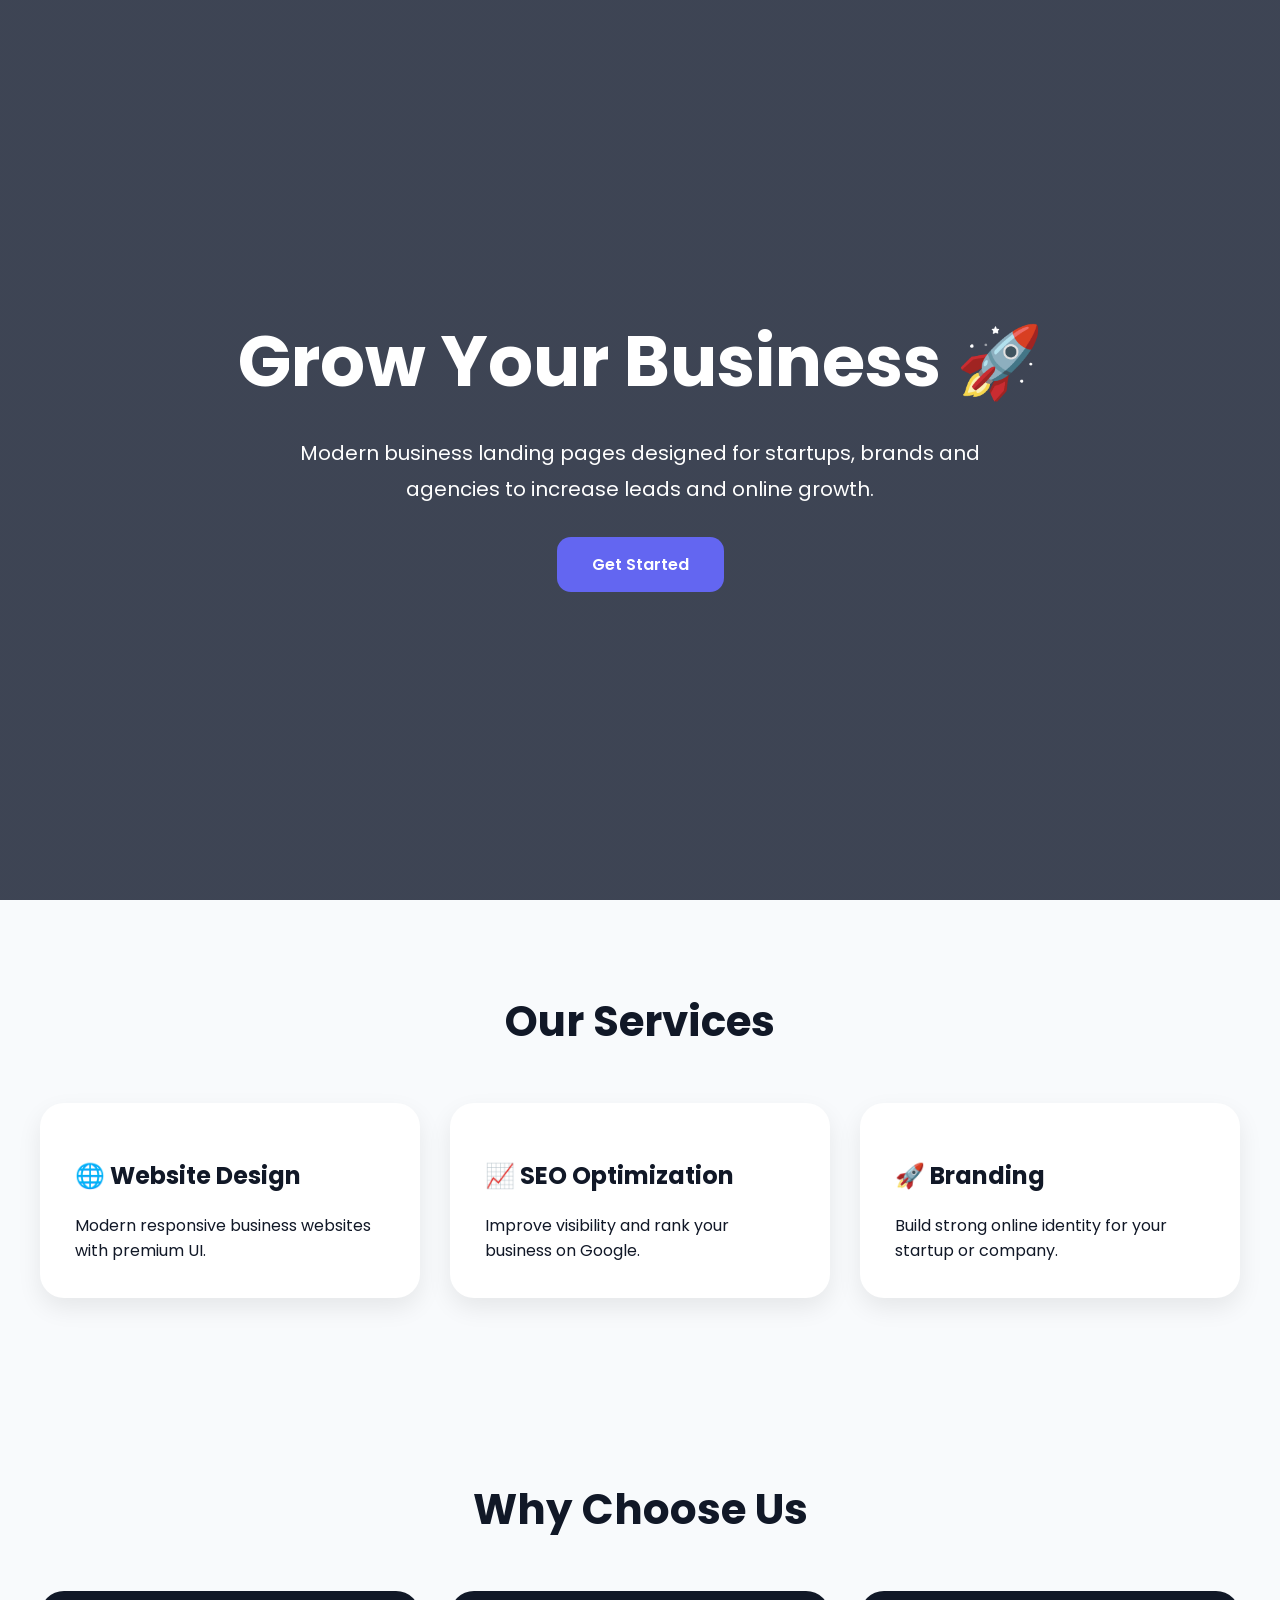
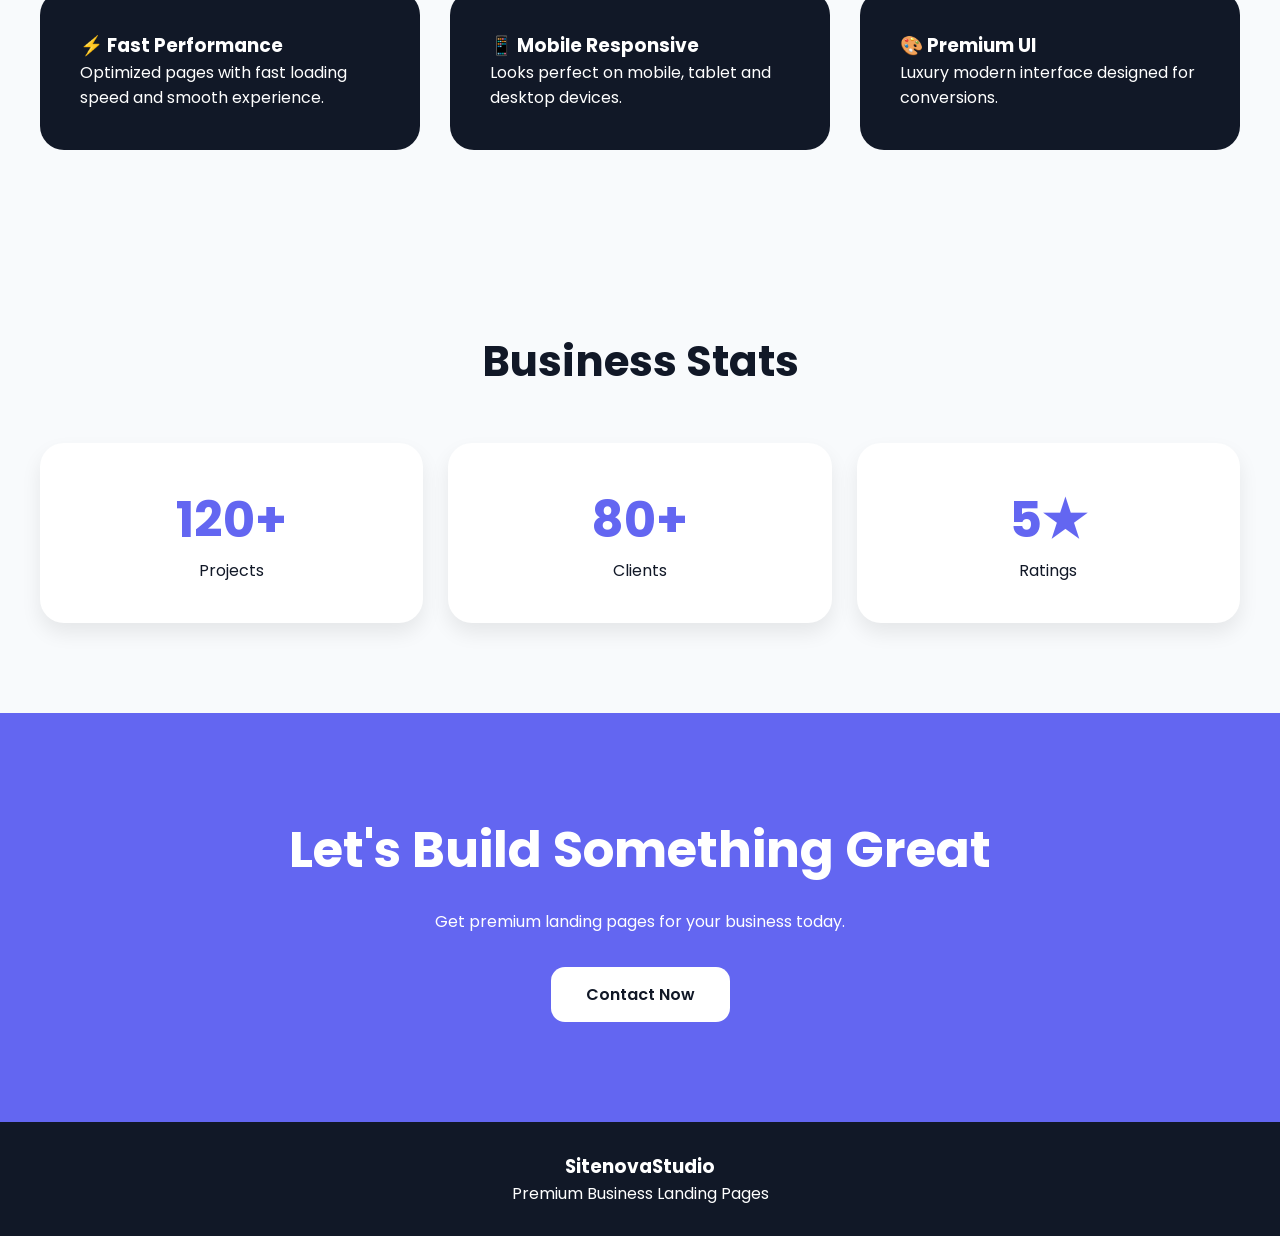
==== demos/business-landing.html @ dda2ed00 "Create business-landing.html" ====
<!DOCTYPE html>
<html lang="en">
<head>
<meta charset="UTF-8">
<meta name="viewport" content="width=device-width, initial-scale=1.0">

<title>Business Landing</title>

<link href="https://fonts.googleapis.com/css2?family=Poppins:wght@300;400;500;600;700&display=swap" rel="stylesheet">

<style>

*{
margin:0;
padding:0;
box-sizing:border-box;
font-family:'Poppins',sans-serif;
}

body{
background:#f8fafc;
color:#111827;
}

.hero{
height:100vh;
background:
linear-gradient(rgba(15,23,42,0.8),rgba(15,23,42,0.8)),
url('https://images.unsplash.com/photo-1460925895917-afdab827c52f?q=80&w=1200&auto=format&fit=crop');
background-size:cover;
background-position:center;
display:flex;
align-items:center;
justify-content:center;
text-align:center;
padding:20px;
color:white;
}

.hero h1{
font-size:70px;
margin-bottom:20px;
}

.hero p{
font-size:20px;
max-width:700px;
margin:auto;
line-height:1.8;
}

.btn{
display:inline-block;
margin-top:30px;
padding:15px 35px;
background:#6366f1;
color:white;
text-decoration:none;
border-radius:14px;
font-weight:600;
}

section{
padding:90px 20px;
}

.container{
max-width:1200px;
margin:auto;
}

.title{
text-align:center;
font-size:42px;
margin-bottom:50px;
}

.services{
display:grid;
grid-template-columns:repeat(auto-fit,minmax(250px,1fr));
gap:30px;
}

.card{
background:white;
padding:35px;
border-radius:24px;
box-shadow:0 10px 25px rgba(0,0,0,0.08);
}

.card h3{
margin:20px 0;
font-size:24px;
}

.features{
display:grid;
grid-template-columns:repeat(auto-fit,minmax(300px,1fr));
gap:30px;
}

.feature-box{
background:#111827;
color:white;
padding:40px;
border-radius:24px;
}

.stats{
display:grid;
grid-template-columns:repeat(auto-fit,minmax(220px,1fr));
gap:25px;
}

.stat{
background:white;
padding:40px;
border-radius:24px;
text-align:center;
box-shadow:0 10px 20px rgba(0,0,0,0.08);
}

.stat h2{
font-size:50px;
color:#6366f1;
}

.contact{
background:#6366f1;
color:white;
text-align:center;
padding:100px 20px;
}

footer{
background:#111827;
color:white;
text-align:center;
padding:30px;
}

@media(max-width:768px){

.hero h1{
font-size:45px;
}

.title{
font-size:32px;
}

}

</style>

</head>

<body>

<section class="hero">

<div>

<h1>Grow Your Business 🚀</h1>

<p>
Modern business landing pages designed for startups,
brands and agencies to increase leads and online growth.
</p>

<a href="#" class="btn">
Get Started
</a>

</div>

</section>

<section>

<div class="container">

<h2 class="title">
Our Services
</h2>

<div class="services">

<div class="card">
<h3>🌐 Website Design</h3>
<p>Modern responsive business websites with premium UI.</p>
</div>

<div class="card">
<h3>📈 SEO Optimization</h3>
<p>Improve visibility and rank your business on Google.</p>
</div>

<div class="card">
<h3>🚀 Branding</h3>
<p>Build strong online identity for your startup or company.</p>
</div>

</div>

</div>

</section>

<section>

<div class="container">

<h2 class="title">
Why Choose Us
</h2>

<div class="features">

<div class="feature-box">
<h3>⚡ Fast Performance</h3>
<p>Optimized pages with fast loading speed and smooth experience.</p>
</div>

<div class="feature-box">
<h3>📱 Mobile Responsive</h3>
<p>Looks perfect on mobile, tablet and desktop devices.</p>
</div>

<div class="feature-box">
<h3>🎨 Premium UI</h3>
<p>Luxury modern interface designed for conversions.</p>
</div>

</div>

</div>

</section>

<section>

<div class="container">

<h2 class="title">
Business Stats
</h2>

<div class="stats">

<div class="stat">
<h2>120+</h2>
<p>Projects</p>
</div>

<div class="stat">
<h2>80+</h2>
<p>Clients</p>
</div>

<div class="stat">
<h2>5★</h2>
<p>Ratings</p>
</div>

</div>

</div>

</section>

<section class="contact">

<h2 style="font-size:50px;margin-bottom:20px;">
Let's Build Something Great
</h2>

<p style="max-width:700px;margin:auto;line-height:1.8;">
Get premium landing pages for your business today.
</p>

<a href="#"
style="display:inline-block;margin-top:30px;padding:15px 35px;background:white;color:#111827;border-radius:14px;text-decoration:none;font-weight:600;">
Contact Now
</a>

</section>

<footer>

<h3>SitenovaStudio</h3>
<p>Premium Business Landing Pages</p>

</footer>

</body>
</html>
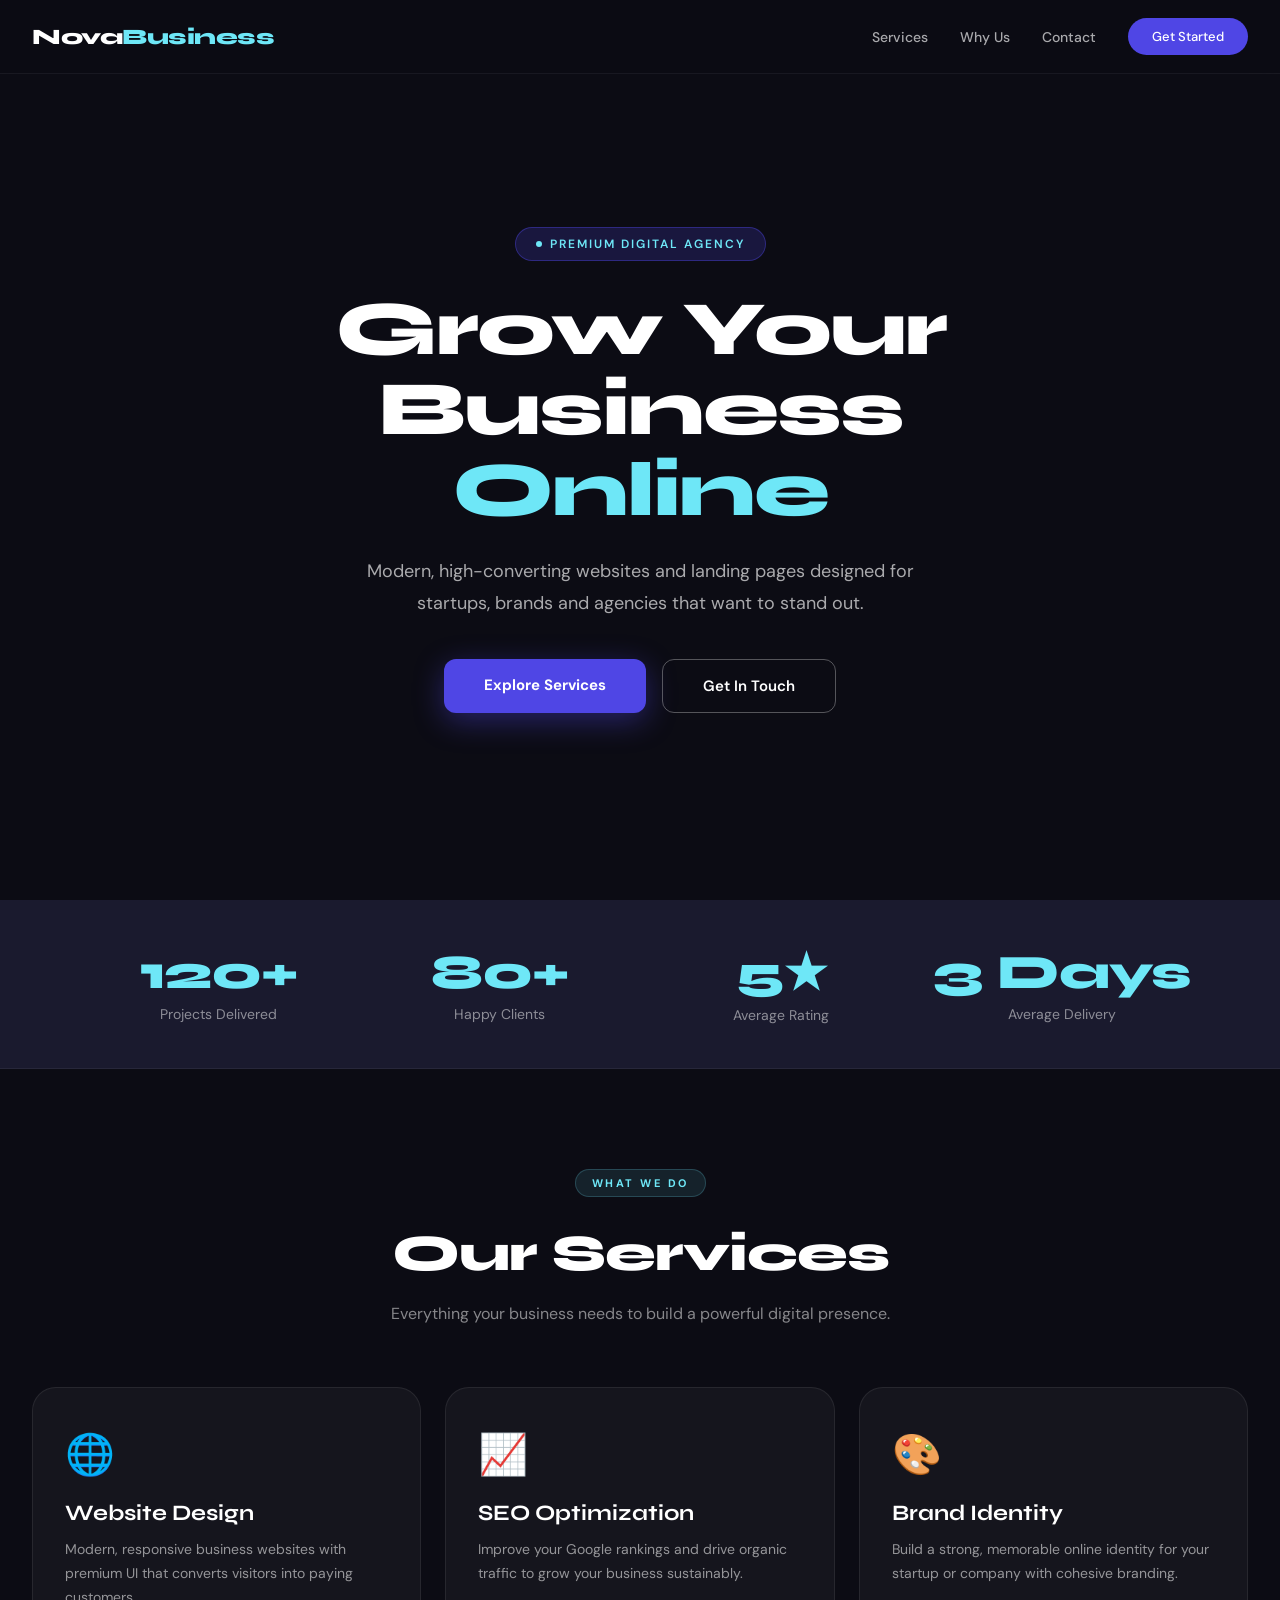
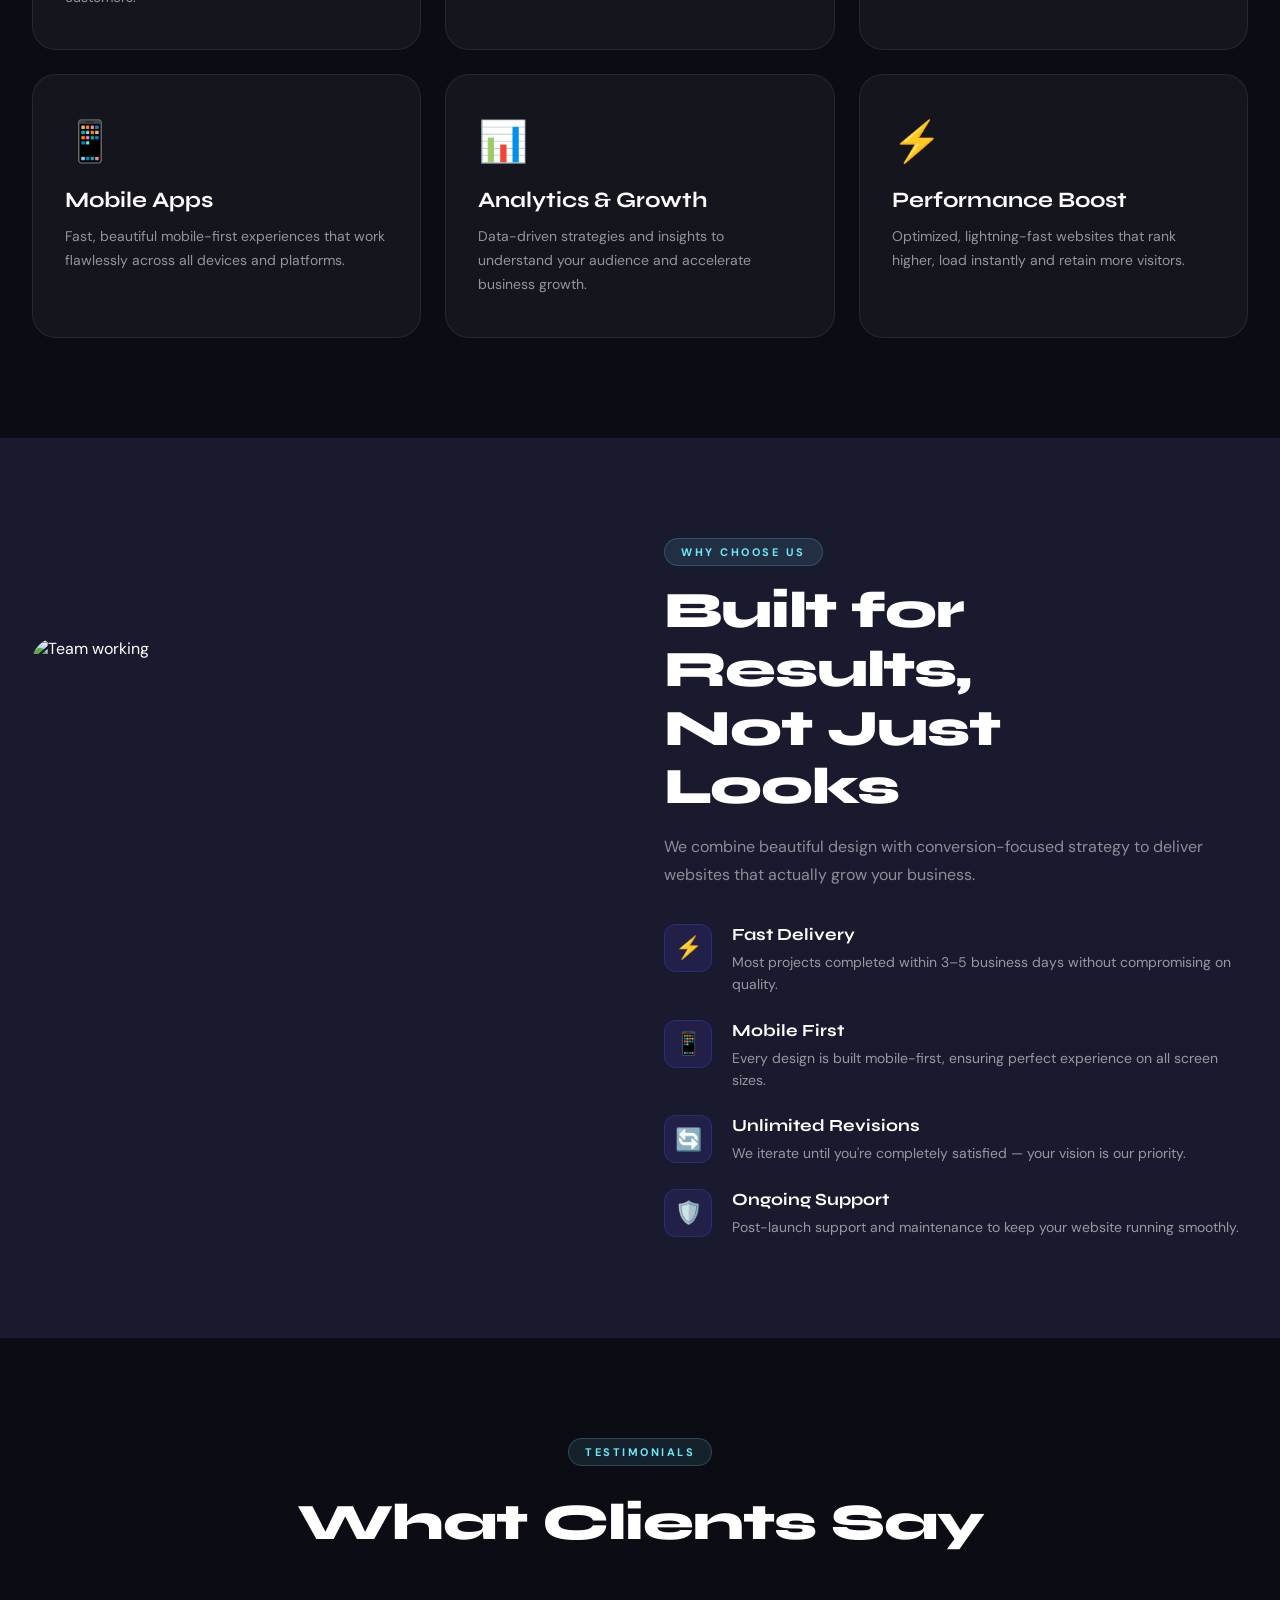
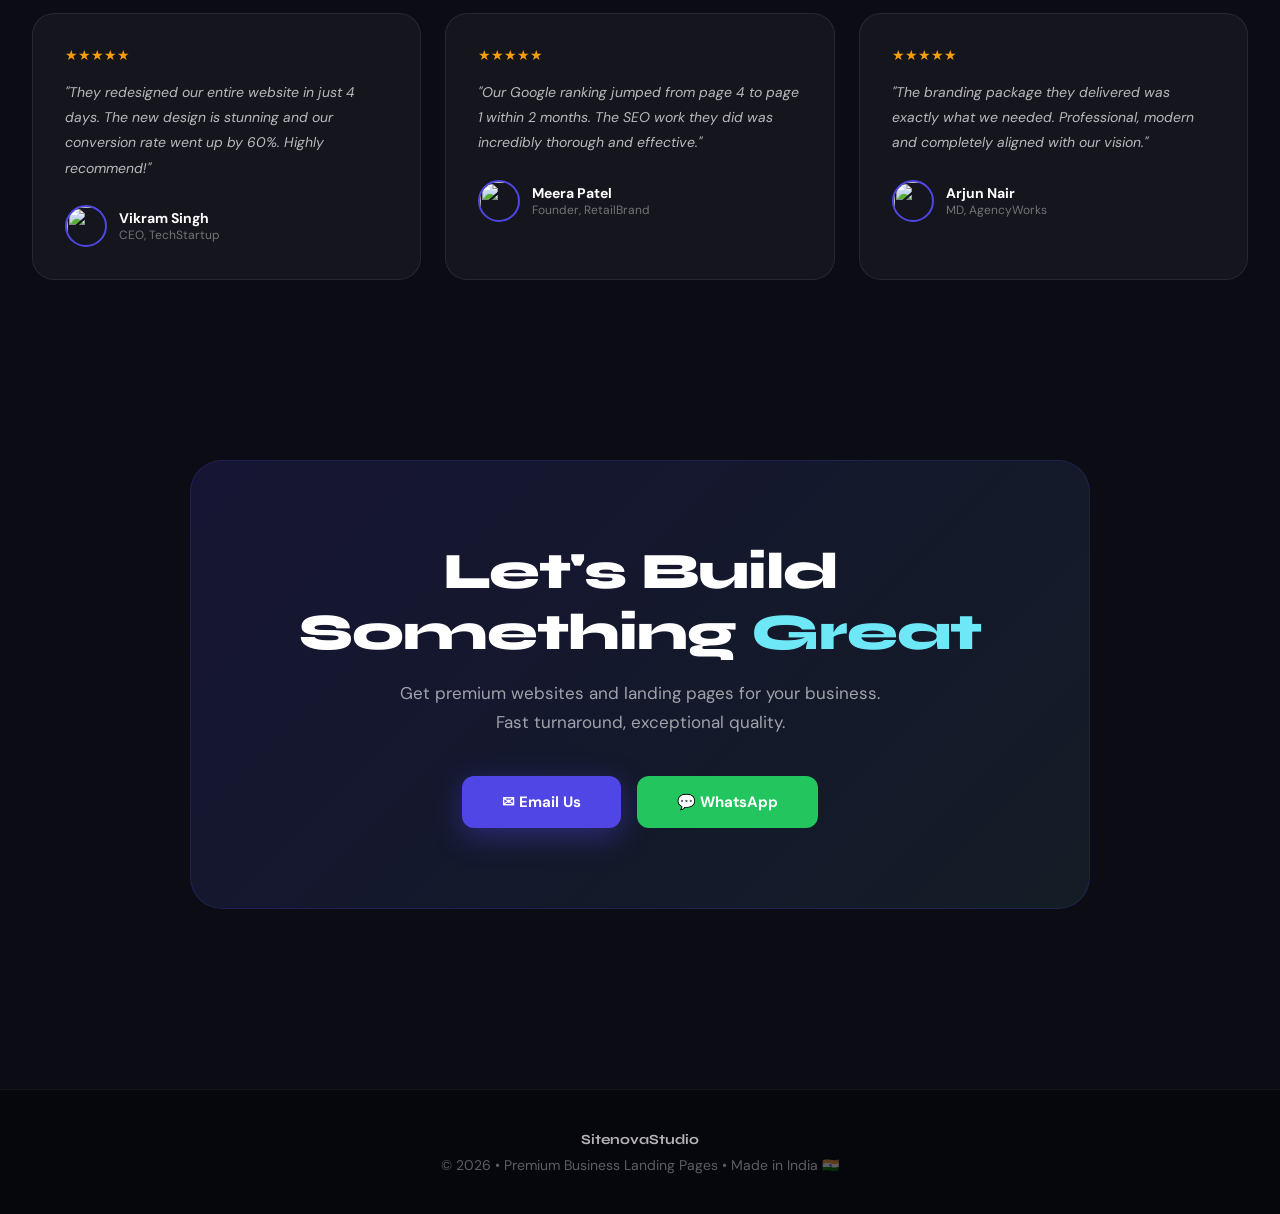
==== commit 008f7bfc: "Update business-landing.html" ====
--- a/demos/business-landing.html
+++ b/demos/business-landing.html
@@ -3,295 +3,322 @@
 <head>
 <meta charset="UTF-8">
 <meta name="viewport" content="width=device-width, initial-scale=1.0">
-
-<title>Business Landing</title>
-
-<link href="https://fonts.googleapis.com/css2?family=Poppins:wght@300;400;500;600;700&display=swap" rel="stylesheet">
-
+<title>NovaBusiness | Grow Your Brand</title>
+<link rel="preconnect" href="https://fonts.googleapis.com">
+<link href="https://fonts.googleapis.com/css2?family=Syne:wght@400;600;700;800&family=DM+Sans:wght@300;400;500&display=swap" rel="stylesheet">
 <style>
-
-*{
-margin:0;
-padding:0;
-box-sizing:border-box;
-font-family:'Poppins',sans-serif;
-}
-
-body{
-background:#f8fafc;
-color:#111827;
-}
-
-.hero{
-height:100vh;
-background:
-linear-gradient(rgba(15,23,42,0.8),rgba(15,23,42,0.8)),
-url('https://images.unsplash.com/photo-1460925895917-afdab827c52f?q=80&w=1200&auto=format&fit=crop');
-background-size:cover;
-background-position:center;
-display:flex;
-align-items:center;
-justify-content:center;
-text-align:center;
-padding:20px;
-color:white;
-}
-
-.hero h1{
-font-size:70px;
-margin-bottom:20px;
-}
-
-.hero p{
-font-size:20px;
-max-width:700px;
-margin:auto;
-line-height:1.8;
-}
-
-.btn{
-display:inline-block;
-margin-top:30px;
-padding:15px 35px;
-background:#6366f1;
-color:white;
-text-decoration:none;
-border-radius:14px;
-font-weight:600;
-}
-
-section{
-padding:90px 20px;
-}
-
-.container{
-max-width:1200px;
-margin:auto;
-}
-
-.title{
-text-align:center;
-font-size:42px;
-margin-bottom:50px;
-}
-
-.services{
-display:grid;
-grid-template-columns:repeat(auto-fit,minmax(250px,1fr));
-gap:30px;
-}
-
-.card{
-background:white;
-padding:35px;
-border-radius:24px;
-box-shadow:0 10px 25px rgba(0,0,0,0.08);
-}
-
-.card h3{
-margin:20px 0;
-font-size:24px;
-}
-
-.features{
-display:grid;
-grid-template-columns:repeat(auto-fit,minmax(300px,1fr));
-gap:30px;
-}
-
-.feature-box{
-background:#111827;
-color:white;
-padding:40px;
-border-radius:24px;
-}
-
-.stats{
-display:grid;
-grid-template-columns:repeat(auto-fit,minmax(220px,1fr));
-gap:25px;
-}
-
-.stat{
-background:white;
-padding:40px;
-border-radius:24px;
-text-align:center;
-box-shadow:0 10px 20px rgba(0,0,0,0.08);
-}
-
-.stat h2{
-font-size:50px;
-color:#6366f1;
-}
-
-.contact{
-background:#6366f1;
-color:white;
-text-align:center;
-padding:100px 20px;
-}
-
-footer{
-background:#111827;
-color:white;
-text-align:center;
-padding:30px;
-}
-
-@media(max-width:768px){
-
-.hero h1{
-font-size:45px;
-}
-
-.title{
-font-size:32px;
-}
-
-}
-
+*, *::before, *::after { margin:0; padding:0; box-sizing:border-box; scroll-behavior:smooth; }
+
+:root {
+  --indigo:#4f46e5; --indigo-dark:#3730a3;
+  --dark:#0c0c14; --mid:#1a1a2e;
+  --accent:#6ee7f7; --off:#f8f8ff;
+}
+
+body { font-family:'DM Sans',sans-serif; background:var(--dark); color:#fff; overflow-x:hidden; }
+
+/* NAV */
+nav {
+  position:fixed; top:0; left:0; width:100%; z-index:100;
+  background:rgba(12,12,20,0.82); backdrop-filter:blur(16px);
+  border-bottom:1px solid rgba(255,255,255,0.06);
+}
+.nav-inner { max-width:1280px; margin:auto; padding:18px 32px; display:flex; justify-content:space-between; align-items:center; }
+.nav-logo { font-family:'Syne',sans-serif; font-size:22px; font-weight:800; color:#fff; letter-spacing:-0.5px; }
+.nav-logo span { color:var(--accent); }
+.nav-links { display:flex; align-items:center; gap:32px; }
+.nav-links a { color:rgba(255,255,255,0.65); font-size:14px; font-weight:500; text-decoration:none; transition:color 0.2s; }
+.nav-links a:hover { color:#fff; }
+.nav-cta { background:var(--indigo); color:#fff !important; padding:10px 24px; border-radius:50px; font-size:13px !important; transition:background 0.2s !important; }
+.nav-cta:hover { background:var(--indigo-dark) !important; }
+
+/* HERO */
+.hero {
+  min-height:100vh;
+  background:
+    linear-gradient(rgba(12,12,20,0.7), rgba(12,12,20,0.85)),
+    url('https://images.unsplash.com/photo-1497366216548-37526070297c?q=80&w=1800&auto=format&fit=crop') center/cover no-repeat fixed;
+  display:flex; align-items:center; justify-content:center;
+  text-align:center; padding:120px 24px 80px;
+  position:relative;
+}
+.hero::after {
+  content:''; position:absolute; bottom:0; left:0; right:0; height:160px;
+  background:linear-gradient(to top, var(--dark), transparent);
+}
+.hero-badge { display:inline-flex; align-items:center; gap:8px; background:rgba(79,70,229,0.2); border:1px solid rgba(79,70,229,0.4); color:var(--accent); font-size:12px; font-weight:600; letter-spacing:2px; text-transform:uppercase; padding:8px 20px; border-radius:50px; margin-bottom:28px; animation:fadeUp 0.7s ease both; }
+.hero-badge::before { content:''; width:6px; height:6px; background:var(--accent); border-radius:50%; display:block; animation:blink 1.5s infinite; }
+@keyframes blink { 0%,100%{opacity:1} 50%{opacity:0.2} }
+.hero h1 { font-family:'Syne',sans-serif; font-size:clamp(48px,6vw,90px); font-weight:800; line-height:1.05; letter-spacing:-2px; margin-bottom:24px; animation:fadeUp 0.8s 0.1s ease both; }
+.hero h1 em { font-style:normal; color:var(--accent); }
+.hero p { font-size:18px; color:rgba(255,255,255,0.65); max-width:600px; margin:0 auto 40px; line-height:1.8; animation:fadeUp 0.8s 0.2s ease both; }
+.hero-btns { display:flex; gap:16px; justify-content:center; flex-wrap:wrap; animation:fadeUp 0.8s 0.3s ease both; position:relative; z-index:2; }
+.btn-hero-primary { background:var(--indigo); color:#fff; padding:16px 40px; border-radius:12px; font-weight:700; font-size:15px; text-decoration:none; transition:all 0.3s; box-shadow:0 8px 30px rgba(79,70,229,0.4); }
+.btn-hero-primary:hover { background:var(--indigo-dark); transform:translateY(-3px); box-shadow:0 16px 40px rgba(79,70,229,0.5); }
+.btn-hero-outline { border:1.5px solid rgba(255,255,255,0.3); color:#fff; padding:16px 40px; border-radius:12px; font-weight:600; font-size:15px; text-decoration:none; transition:all 0.3s; }
+.btn-hero-outline:hover { border-color:#fff; background:rgba(255,255,255,0.08); transform:translateY(-3px); }
+
+@keyframes fadeUp { from{opacity:0;transform:translateY(28px)} to{opacity:1;transform:translateY(0)} }
+
+/* STATS BAR */
+.stats-bar { background:var(--mid); padding:44px 32px; border-bottom:1px solid rgba(255,255,255,0.06); }
+.stats-bar-inner { max-width:1100px; margin:auto; display:grid; grid-template-columns:repeat(4,1fr); gap:24px; }
+.stat-item { text-align:center; }
+.stat-item h3 { font-family:'Syne',sans-serif; font-size:48px; font-weight:800; color:var(--accent); letter-spacing:-1px; }
+.stat-item p { color:rgba(255,255,255,0.5); font-size:14px; margin-top:4px; }
+
+/* SECTIONS */
+.section { padding:100px 32px; }
+.container { max-width:1280px; margin:auto; }
+.section-tag { display:inline-block; font-size:11px; font-weight:700; letter-spacing:2.5px; text-transform:uppercase; color:var(--accent); background:rgba(110,231,247,0.1); border:1px solid rgba(110,231,247,0.2); padding:6px 16px; border-radius:50px; margin-bottom:16px; }
+.section-title { font-family:'Syne',sans-serif; font-size:clamp(32px,4vw,54px); font-weight:800; letter-spacing:-1px; margin-bottom:16px; line-height:1.15; }
+.section-sub { color:rgba(255,255,255,0.5); font-size:16px; line-height:1.7; max-width:520px; margin:0 auto; }
+
+/* SERVICES */
+.services-grid { display:grid; grid-template-columns:repeat(3,1fr); gap:24px; margin-top:60px; }
+.service-card {
+  background:rgba(255,255,255,0.04); border:1px solid rgba(255,255,255,0.08);
+  border-radius:24px; padding:40px 32px; transition:all 0.4s; position:relative; overflow:hidden;
+}
+.service-card::before { content:''; position:absolute; top:0; left:0; right:0; height:2px; background:linear-gradient(90deg,var(--indigo),var(--accent)); transform:scaleX(0); transform-origin:left; transition:0.4s; }
+.service-card:hover { background:rgba(255,255,255,0.07); transform:translateY(-12px); border-color:rgba(255,255,255,0.15); }
+.service-card:hover::before { transform:scaleX(1); }
+.service-icon { font-size:40px; margin-bottom:20px; display:block; }
+.service-card h3 { font-family:'Syne',sans-serif; font-size:22px; font-weight:700; margin-bottom:12px; }
+.service-card p { color:rgba(255,255,255,0.55); font-size:14px; line-height:1.7; }
+
+/* WHY US */
+.why-section { background:var(--mid); }
+.why-grid { display:grid; grid-template-columns:1fr 1fr; gap:48px; align-items:center; }
+.why-img { border-radius:24px; overflow:hidden; }
+.why-img img { width:100%; height:500px; object-fit:cover; display:block; transition:transform 0.7s; }
+.why-img:hover img { transform:scale(1.04); }
+.why-features { display:grid; gap:24px; }
+.why-item { display:flex; gap:20px; align-items:flex-start; }
+.why-icon { width:48px; height:48px; border-radius:12px; background:rgba(79,70,229,0.15); border:1px solid rgba(79,70,229,0.3); display:flex; align-items:center; justify-content:center; font-size:22px; flex-shrink:0; }
+.why-item h4 { font-family:'Syne',sans-serif; font-size:17px; font-weight:700; margin-bottom:6px; }
+.why-item p { color:rgba(255,255,255,0.55); font-size:14px; line-height:1.6; }
+
+/* TESTIMONIALS */
+.testi-grid { display:grid; grid-template-columns:repeat(3,1fr); gap:24px; margin-top:60px; }
+.testi-card { background:rgba(255,255,255,0.04); border:1px solid rgba(255,255,255,0.08); border-radius:22px; padding:32px; transition:all 0.4s; }
+.testi-card:hover { background:rgba(255,255,255,0.07); transform:translateY(-6px); }
+.testi-stars { color:#f59e0b; font-size:14px; margin-bottom:16px; }
+.testi-text { color:rgba(255,255,255,0.7); font-size:14px; line-height:1.8; font-style:italic; margin-bottom:24px; }
+.testi-author { display:flex; align-items:center; gap:12px; }
+.testi-avatar { width:42px; height:42px; border-radius:50%; object-fit:cover; border:2px solid var(--indigo); }
+.testi-name { font-weight:700; font-size:14px; }
+.testi-role { color:rgba(255,255,255,0.4); font-size:12px; }
+
+/* CONTACT */
+.contact-section {
+  background:linear-gradient(135deg, rgba(79,70,229,0.15), rgba(110,231,247,0.08));
+  border:1px solid rgba(79,70,229,0.2); border-radius:32px;
+  padding:80px 60px; text-align:center;
+  max-width:900px; margin:80px auto;
+}
+.contact-section h2 { font-family:'Syne',sans-serif; font-size:clamp(32px,4vw,52px); font-weight:800; letter-spacing:-1px; margin-bottom:16px; }
+.contact-section p { color:rgba(255,255,255,0.6); font-size:17px; max-width:500px; margin:0 auto 40px; line-height:1.7; }
+.contact-btns { display:flex; gap:16px; justify-content:center; flex-wrap:wrap; }
+.btn-cta { padding:16px 40px; border-radius:12px; font-weight:700; font-size:15px; text-decoration:none; transition:all 0.3s; }
+.btn-cta-primary { background:var(--indigo); color:#fff; box-shadow:0 8px 30px rgba(79,70,229,0.4); }
+.btn-cta-primary:hover { background:var(--indigo-dark); transform:translateY(-3px); }
+.btn-cta-wa { background:#22c55e; color:#fff; }
+.btn-cta-wa:hover { background:#16a34a; transform:translateY(-3px); }
+
+/* FOOTER */
+footer { background:#06060d; border-top:1px solid rgba(255,255,255,0.06); text-align:center; padding:40px; color:rgba(255,255,255,0.35); font-size:14px; }
+footer strong { color:rgba(255,255,255,0.7); font-family:'Syne',sans-serif; }
+
+/* MOBILE */
+@media(max-width:900px) {
+  .services-grid, .testi-grid { grid-template-columns:1fr; }
+  .why-grid { grid-template-columns:1fr; }
+  .stats-bar-inner { grid-template-columns:1fr 1fr; }
+  .hero { background-attachment:scroll; }
+  .nav-links { display:none; }
+  .contact-section { padding:50px 28px; }
+}
 </style>
-
 </head>
-
 <body>
 
+<!-- NAV -->
+<nav>
+  <div class="nav-inner">
+    <div class="nav-logo">Nova<span>Business</span></div>
+    <div class="nav-links">
+      <a href="#services">Services</a>
+      <a href="#why">Why Us</a>
+      <a href="#contact">Contact</a>
+      <a href="#contact" class="nav-cta">Get Started</a>
+    </div>
+  </div>
+</nav>
+
+<!-- HERO -->
 <section class="hero">
-
-<div>
-
-<h1>Grow Your Business 🚀</h1>
-
-<p>
-Modern business landing pages designed for startups,
-brands and agencies to increase leads and online growth.
-</p>
-
-<a href="#" class="btn">
-Get Started
-</a>
-
+  <div style="position:relative;z-index:2;max-width:900px;margin:auto;">
+    <div class="hero-badge">Premium Digital Agency</div>
+    <h1>Grow Your<br>Business <em>Online</em></h1>
+    <p>Modern, high-converting websites and landing pages designed for startups, brands and agencies that want to stand out.</p>
+    <div class="hero-btns">
+      <a href="#services" class="btn-hero-primary">Explore Services</a>
+      <a href="#contact" class="btn-hero-outline">Get In Touch</a>
+    </div>
+  </div>
+</section>
+
+<!-- STATS -->
+<div class="stats-bar">
+  <div class="stats-bar-inner">
+    <div class="stat-item"><h3>120+</h3><p>Projects Delivered</p></div>
+    <div class="stat-item"><h3>80+</h3><p>Happy Clients</p></div>
+    <div class="stat-item"><h3>5★</h3><p>Average Rating</p></div>
+    <div class="stat-item"><h3>3 Days</h3><p>Average Delivery</p></div>
+  </div>
 </div>
 
+<!-- SERVICES -->
+<section class="section" id="services">
+  <div class="container">
+    <div style="text-align:center;margin-bottom:12px;"><div class="section-tag">What We Do</div></div>
+    <h2 class="section-title" style="text-align:center;">Our Services</h2>
+    <p class="section-sub" style="text-align:center;">Everything your business needs to build a powerful digital presence.</p>
+    <div class="services-grid">
+      <div class="service-card">
+        <span class="service-icon">🌐</span>
+        <h3>Website Design</h3>
+        <p>Modern, responsive business websites with premium UI that converts visitors into paying customers.</p>
+      </div>
+      <div class="service-card">
+        <span class="service-icon">📈</span>
+        <h3>SEO Optimization</h3>
+        <p>Improve your Google rankings and drive organic traffic to grow your business sustainably.</p>
+      </div>
+      <div class="service-card">
+        <span class="service-icon">🎨</span>
+        <h3>Brand Identity</h3>
+        <p>Build a strong, memorable online identity for your startup or company with cohesive branding.</p>
+      </div>
+      <div class="service-card">
+        <span class="service-icon">📱</span>
+        <h3>Mobile Apps</h3>
+        <p>Fast, beautiful mobile-first experiences that work flawlessly across all devices and platforms.</p>
+      </div>
+      <div class="service-card">
+        <span class="service-icon">📊</span>
+        <h3>Analytics & Growth</h3>
+        <p>Data-driven strategies and insights to understand your audience and accelerate business growth.</p>
+      </div>
+      <div class="service-card">
+        <span class="service-icon">⚡</span>
+        <h3>Performance Boost</h3>
+        <p>Optimized, lightning-fast websites that rank higher, load instantly and retain more visitors.</p>
+      </div>
+    </div>
+  </div>
 </section>
 
-<section>
-
-<div class="container">
-
-<h2 class="title">
-Our Services
-</h2>
-
-<div class="services">
-
-<div class="card">
-<h3>🌐 Website Design</h3>
-<p>Modern responsive business websites with premium UI.</p>
+<!-- WHY US -->
+<section class="section why-section" id="why">
+  <div class="container">
+    <div class="why-grid">
+      <div class="why-img">
+        <img src="https://images.unsplash.com/photo-1542744173-8e7e53415bb0?q=80&w=1200&auto=format&fit=crop" alt="Team working">
+      </div>
+      <div>
+        <div class="section-tag">Why Choose Us</div>
+        <h2 class="section-title">Built for Results,<br>Not Just Looks</h2>
+        <p style="color:rgba(255,255,255,0.5);margin-bottom:36px;line-height:1.7;">We combine beautiful design with conversion-focused strategy to deliver websites that actually grow your business.</p>
+        <div class="why-features">
+          <div class="why-item">
+            <div class="why-icon">⚡</div>
+            <div><h4>Fast Delivery</h4><p>Most projects completed within 3–5 business days without compromising on quality.</p></div>
+          </div>
+          <div class="why-item">
+            <div class="why-icon">📱</div>
+            <div><h4>Mobile First</h4><p>Every design is built mobile-first, ensuring perfect experience on all screen sizes.</p></div>
+          </div>
+          <div class="why-item">
+            <div class="why-icon">🔄</div>
+            <div><h4>Unlimited Revisions</h4><p>We iterate until you're completely satisfied — your vision is our priority.</p></div>
+          </div>
+          <div class="why-item">
+            <div class="why-icon">🛡️</div>
+            <div><h4>Ongoing Support</h4><p>Post-launch support and maintenance to keep your website running smoothly.</p></div>
+          </div>
+        </div>
+      </div>
+    </div>
+  </div>
+</section>
+
+<!-- TESTIMONIALS -->
+<section class="section">
+  <div class="container">
+    <div style="text-align:center;margin-bottom:12px;"><div class="section-tag">Testimonials</div></div>
+    <h2 class="section-title" style="text-align:center;">What Clients Say</h2>
+    <div class="testi-grid">
+      <div class="testi-card">
+        <div class="testi-stars">★★★★★</div>
+        <p class="testi-text">"They redesigned our entire website in just 4 days. The new design is stunning and our conversion rate went up by 60%. Highly recommend!"</p>
+        <div class="testi-author">
+          <img src="https://images.unsplash.com/photo-1560250097-0b93528c311a?q=80&w=100&auto=format&fit=crop" alt="" class="testi-avatar">
+          <div><div class="testi-name">Vikram Singh</div><div class="testi-role">CEO, TechStartup</div></div>
+        </div>
+      </div>
+      <div class="testi-card">
+        <div class="testi-stars">★★★★★</div>
+        <p class="testi-text">"Our Google ranking jumped from page 4 to page 1 within 2 months. The SEO work they did was incredibly thorough and effective."</p>
+        <div class="testi-author">
+          <img src="https://images.unsplash.com/photo-1573496359142-b8d87734a5a2?q=80&w=100&auto=format&fit=crop" alt="" class="testi-avatar">
+          <div><div class="testi-name">Meera Patel</div><div class="testi-role">Founder, RetailBrand</div></div>
+        </div>
+      </div>
+      <div class="testi-card">
+        <div class="testi-stars">★★★★★</div>
+        <p class="testi-text">"The branding package they delivered was exactly what we needed. Professional, modern and completely aligned with our vision."</p>
+        <div class="testi-author">
+          <img src="https://images.unsplash.com/photo-1472099645785-5658abf4ff4e?q=80&w=100&auto=format&fit=crop" alt="" class="testi-avatar">
+          <div><div class="testi-name">Arjun Nair</div><div class="testi-role">MD, AgencyWorks</div></div>
+        </div>
+      </div>
+    </div>
+  </div>
+</section>
+
+<!-- CONTACT -->
+<div style="padding:0 32px 100px;" id="contact">
+  <div class="contact-section">
+    <h2>Let's Build Something <span style="color:var(--accent)">Great</span></h2>
+    <p>Get premium websites and landing pages for your business. Fast turnaround, exceptional quality.</p>
+    <div class="contact-btns">
+      <a href="mailto:hello.sitenovastudio@gmail.com" class="btn-cta btn-cta-primary">✉ Email Us</a>
+      <a href="https://wa.me/919999999999" target="_blank" class="btn-cta btn-cta-wa">💬 WhatsApp</a>
+    </div>
+  </div>
 </div>
 
-<div class="card">
-<h3>📈 SEO Optimization</h3>
-<p>Improve visibility and rank your business on Google.</p>
-</div>
-
-<div class="card">
-<h3>🚀 Branding</h3>
-<p>Build strong online identity for your startup or company.</p>
-</div>
-
-</div>
-
-</div>
-
-</section>
-
-<section>
-
-<div class="container">
-
-<h2 class="title">
-Why Choose Us
-</h2>
-
-<div class="features">
-
-<div class="feature-box">
-<h3>⚡ Fast Performance</h3>
-<p>Optimized pages with fast loading speed and smooth experience.</p>
-</div>
-
-<div class="feature-box">
-<h3>📱 Mobile Responsive</h3>
-<p>Looks perfect on mobile, tablet and desktop devices.</p>
-</div>
-
-<div class="feature-box">
-<h3>🎨 Premium UI</h3>
-<p>Luxury modern interface designed for conversions.</p>
-</div>
-
-</div>
-
-</div>
-
-</section>
-
-<section>
-
-<div class="container">
-
-<h2 class="title">
-Business Stats
-</h2>
-
-<div class="stats">
-
-<div class="stat">
-<h2>120+</h2>
-<p>Projects</p>
-</div>
-
-<div class="stat">
-<h2>80+</h2>
-<p>Clients</p>
-</div>
-
-<div class="stat">
-<h2>5★</h2>
-<p>Ratings</p>
-</div>
-
-</div>
-
-</div>
-
-</section>
-
-<section class="contact">
-
-<h2 style="font-size:50px;margin-bottom:20px;">
-Let's Build Something Great
-</h2>
-
-<p style="max-width:700px;margin:auto;line-height:1.8;">
-Get premium landing pages for your business today.
-</p>
-
-<a href="#"
-style="display:inline-block;margin-top:30px;padding:15px 35px;background:white;color:#111827;border-radius:14px;text-decoration:none;font-weight:600;">
-Contact Now
-</a>
-
-</section>
-
+<!-- FOOTER -->
 <footer>
-
-<h3>SitenovaStudio</h3>
-<p>Premium Business Landing Pages</p>
-
+  <strong>SitenovaStudio</strong>
+  <p style="margin-top:8px;">© 2026 • Premium Business Landing Pages • Made in India 🇮🇳</p>
 </footer>
 
+<script>
+const obs = new IntersectionObserver(entries => entries.forEach(e => {
+  if(e.isIntersecting){ e.target.style.opacity='1'; e.target.style.transform='translateY(0)'; }
+}), {threshold:0.1});
+document.querySelectorAll('.service-card,.testi-card,.why-item,.stat-item').forEach(el => {
+  el.style.opacity='0'; el.style.transform='translateY(24px)';
+  el.style.transition='opacity 0.6s ease, transform 0.6s ease';
+  obs.observe(el);
+});
+window.addEventListener('scroll', () => {
+  document.querySelector('nav').style.background = window.scrollY > 30
+    ? 'rgba(12,12,20,0.95)' : 'rgba(12,12,20,0.82)';
+});
+</script>
 </body>
 </html>
